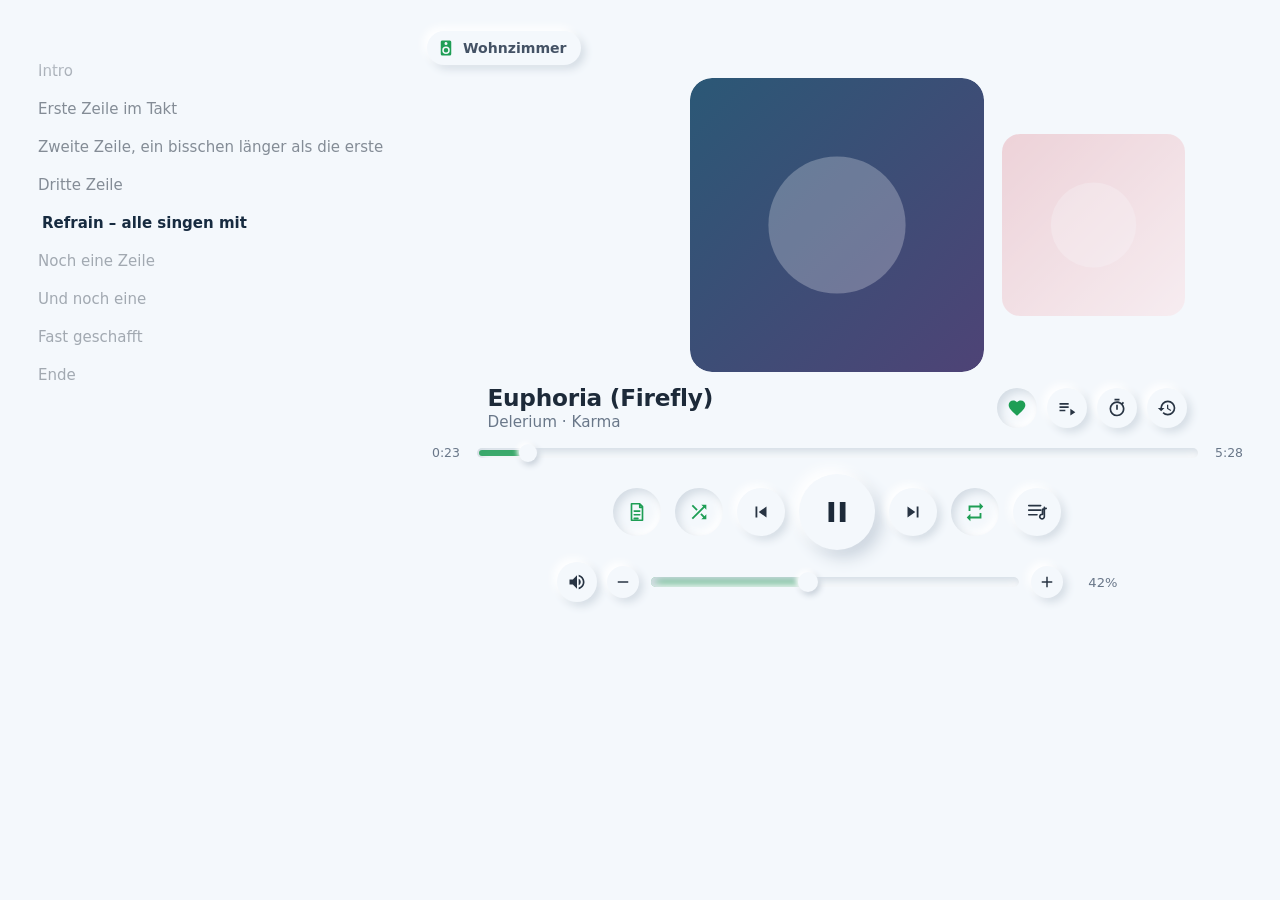
==== tests/card_harness.html @ 7f6a6ecc "1.2.0: HOMEii-style player card and card services (search, queue, like, sleep timer) Co-Authored-By:" ====
<!doctype html>
<html lang="de">
<head>
<meta charset="utf-8">
<meta name="viewport" content="width=device-width, initial-scale=1">
<title>Spotify Flex Flow – Testseite</title>
<style>
  body { margin: 0; padding: 16px; background: #f4f8fc; font-family: Roboto, "Segoe UI", system-ui, sans-serif; }
  #wrap { max-width: 100%; }
</style>
</head>
<body>
<div id="wrap"></div>
<script type="module">
  // Testbilder ohne Netz
  const cover = (a, b) => "data:image/svg+xml;utf8," + encodeURIComponent(
    `<svg xmlns="http://www.w3.org/2000/svg" width="300" height="300"><defs><linearGradient id="g" x1="0" y1="0" x2="1" y2="1"><stop offset="0" stop-color="${a}"/><stop offset="1" stop-color="${b}"/></linearGradient></defs><rect width="300" height="300" fill="url(#g)"/><circle cx="150" cy="150" r="70" fill="rgba(255,255,255,.25)"/></svg>`);
  window.__covers = { now: cover("#2b5876", "#4e4376"), next: cover("#ee9ca7", "#ffdde1"), p1: cover("#11998e", "#38ef7d"), p2: cover("#fc5c7d", "#6a82fb") };
  const lrc = ["[00:00.00]Intro", "[00:05.00]Erste Zeile im Takt", "[00:10.00]Zweite Zeile, ein bisschen länger als die erste", "[00:15.00]Dritte Zeile", "[00:20.00]Refrain – alle singen mit", "[00:25.00]Noch eine Zeile", "[00:30.00]Und noch eine", "[00:35.00]Fast geschafft", "[00:40.00]Ende"].join("\n");
  const realFetch = window.fetch;
  window.fetch = async (url, opts) => {
    if (String(url).includes("lrclib.net")) {
      return new Response(JSON.stringify({ syncedLyrics: lrc, plainLyrics: "" }), { status: 200, headers: { "content-type": "application/json" } });
    }
    return realFetch(url, opts);
  };
  const now = new Date(Date.now() - 1000).toISOString();
  const params = new URLSearchParams(location.search);
  const states = {
    "media_player.spotify_flex_player": { entity_id: "media_player.spotify_flex_player", state: params.get("state") || "playing", attributes: {
      friendly_name: "Spotify Flex Player", media_title: "Euphoria (Firefly)", media_artist: "Delerium", media_album_name: "Karma",
      media_content_id: "spotify:track:T1", media_duration: 328, media_position: 21, media_position_updated_at: now,
      entity_picture: window.__covers.now, volume_level: 0.42, shuffle: true, repeat: "all", source: "Wohnzimmer",
      speakers: ["HomePod Links", "HomePod Rechts"], sleep_timer_ends: params.has("timer") ? new Date(Date.now() + 1500000).toISOString() : null } },
    "media_player.homepod_links_spotify_flex": { entity_id: "media_player.homepod_links_spotify_flex", state: "playing", attributes: { friendly_name: "HomePod Links Spotify Flex", volume_level: 0.5 } },
    "media_player.homepod_rechts_spotify_flex": { entity_id: "media_player.homepod_rechts_spotify_flex", state: "playing", attributes: { friendly_name: "HomePod Rechts Spotify Flex", volume_level: 0.48 } },
    "media_player.badezimmer_spotify_flex": { entity_id: "media_player.badezimmer_spotify_flex", state: "off", attributes: { friendly_name: "Badezimmer Spotify Flex", volume_level: 0.3 } },
    "media_player.kinderzimmer_spotify_flex": { entity_id: "media_player.kinderzimmer_spotify_flex", state: "off", attributes: { friendly_name: "Kinderzimmer Spotify Flex", volume_level: 0.3 } },
    "select.spotify_flex_lautsprecher_gruppe": { entity_id: "select.spotify_flex_lautsprecher_gruppe", state: "Wohnzimmer", attributes: { options: ["Aus", "Wohnzimmer", "Überall"] } },
    "media_player.wohnzimmer_4": { entity_id: "media_player.wohnzimmer_4", state: "idle", attributes: { friendly_name: "Wohnzimmer MA" } },
  };
  const entities = {};
  for (const id of Object.keys(states)) if (id.includes("spotify_flex")) entities[id] = { entity_id: id, platform: "spotify_flex_app" };
  window.__calls = [];
  const browse = {
    "flex:node:playlists@0": [
      { title: "Fabian", media_class: "playlist", media_content_id: "flex:node:playlist:P1@0#spotify:playlist:P1", can_play: true, can_expand: true, thumbnail: window.__covers.p1 },
      { title: "Sport", media_class: "playlist", media_content_id: "flex:node:playlist:P2@0#spotify:playlist:P2", can_play: true, can_expand: true, thumbnail: window.__covers.p2 },
      { title: "Chill am Abend mit einem sehr langen Namen", media_class: "playlist", media_content_id: "flex:node:playlist:P3@0#spotify:playlist:P3", can_play: true, can_expand: true, thumbnail: null },
      { title: "Mehr …", media_class: "directory", media_content_id: "flex:node:playlists@50", can_play: false, can_expand: true },
    ],
    "flex:node:playlist:P1@0#spotify:playlist:P1": [
      { title: "Euphoria (Firefly)", media_class: "track", media_content_id: "spotify:track:T1|spotify:playlist:P1", can_play: true, can_expand: false, thumbnail: window.__covers.now },
      { title: "Silence", media_class: "track", media_content_id: "spotify:track:T2|spotify:playlist:P1", can_play: true, can_expand: false, thumbnail: window.__covers.next },
    ],
  };
  const hass = {
    states, entities, language: "de",
    hassUrl: (p) => p,
    callService: async (domain, service, data) => { window.__calls.push([domain, service, data]); },
    callWS: async (msg) => {
      window.__calls.push(["ws", msg.type, msg]);
      if (msg.type === "media_player/browse_media") return { title: "x", children: browse[msg.media_content_id] || [] };
      if (msg.type === "call_service") {
        const s = msg.service;
        if (s === "queue") return { response: { current: { title: "Euphoria (Firefly)", subtitle: "Delerium", image: window.__covers.now, type: "track", uri: "spotify:track:T1" },
          items: [{ title: "Silence", subtitle: "Delerium · Sarah McLachlan", image: window.__covers.next, type: "track", uri: "spotify:track:T2", play_id: "spotify:track:T2" },
                  { title: "Innocente", subtitle: "Delerium", image: null, type: "track", uri: "spotify:track:T3", play_id: "spotify:track:T3" }] } };
        if (s === "like") return { response: { uri: "spotify:track:T1", liked: true } };
        if (s === "search") return { response: { groups: [{ type: "track", items: [{ title: "Euphoria", subtitle: "Delerium", image: window.__covers.now, type: "track", uri: "spotify:track:T1", play_id: "spotify:track:T1" }] },
          { type: "artist", items: [{ title: "Delerium", subtitle: "", image: window.__covers.p2, type: "artist", uri: "spotify:artist:A1", browse_id: "flex:node:artist:A1@0", play_id: "flex:node:artist:A1@0#spotify:artist:A1" }] }] } };
        if (s === "sleep_timer") return { response: { ends_at: null } };
      }
      return {};
    },
  };
  window.__hass = hass;
  await import("../spotify_flex/rootfs/opt/flex/integration/spotify_flex_app/www/spotify-flex-flow-card.js");
  const card = document.createElement("spotify-flex-flow-card");
  card.setConfig({ entity: "media_player.spotify_flex_player", height: Number(params.get("h") || 600) });
  document.getElementById("wrap").append(card);
  card.hass = hass;
  window.__card = card;
</script>
</body>
</html>
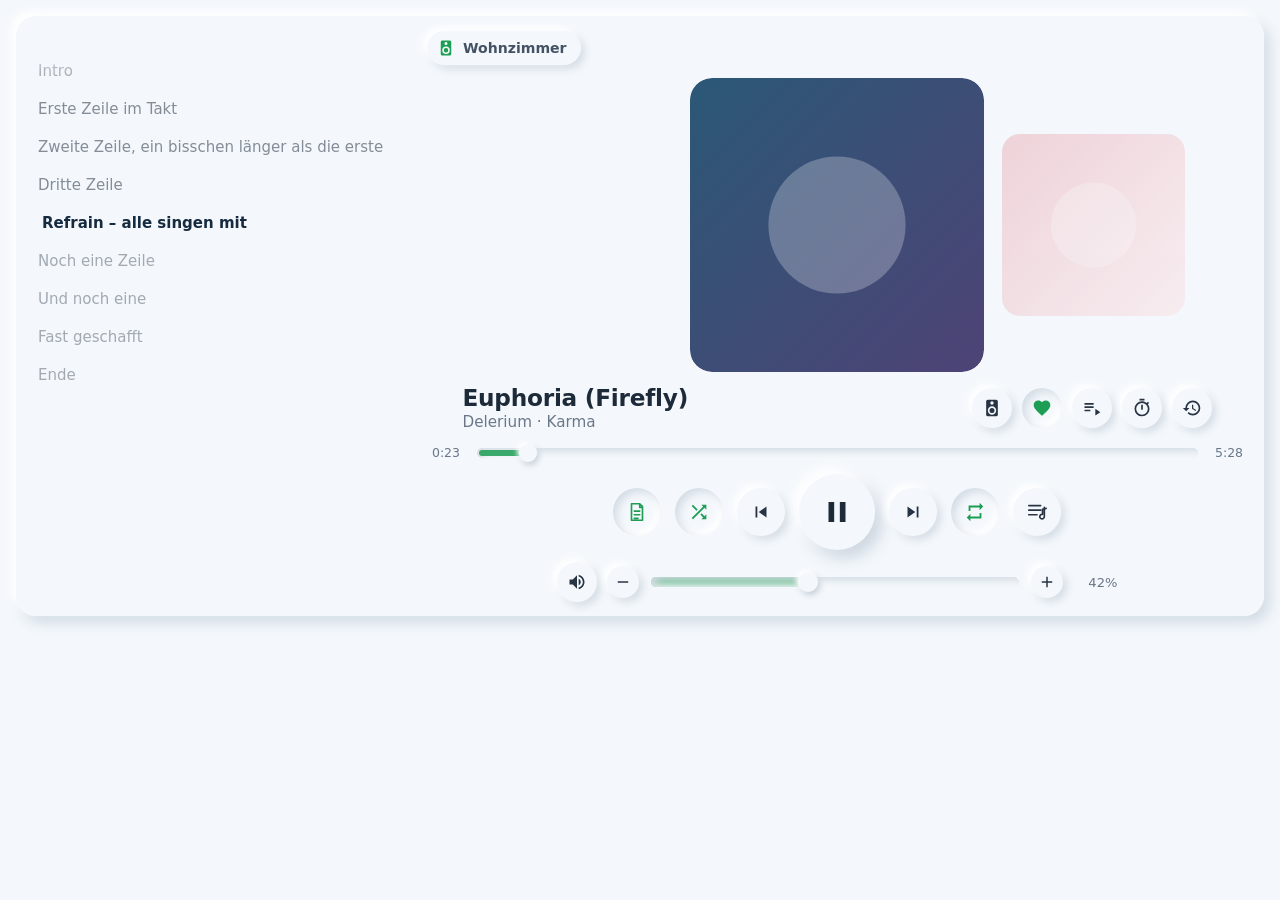
==== commit f41b87ef: "1.2.1: speaker/group button, only-here, card shadow Co-Authored-By: Claude Opus 5.5 <noreply@anthrop" ====
--- a/tests/card_harness.html
+++ b/tests/card_harness.html
@@ -31,7 +31,9 @@
       friendly_name: "Spotify Flex Player", media_title: "Euphoria (Firefly)", media_artist: "Delerium", media_album_name: "Karma",
       media_content_id: "spotify:track:T1", media_duration: 328, media_position: 21, media_position_updated_at: now,
       entity_picture: window.__covers.now, volume_level: 0.42, shuffle: true, repeat: "all", source: "Wohnzimmer",
-      speakers: ["HomePod Links", "HomePod Rechts"], sleep_timer_ends: params.has("timer") ? new Date(Date.now() + 1500000).toISOString() : null } },
+      speakers: ["HomePod Links", "HomePod Rechts"],
+      speaker_entities: ["media_player.homepod_links_spotify_flex", "media_player.homepod_rechts_spotify_flex", "media_player.badezimmer_spotify_flex", "media_player.kinderzimmer_spotify_flex"],
+      group_entity: "select.spotify_flex_lautsprecher_gruppe", sleep_timer_ends: params.has("timer") ? new Date(Date.now() + 1500000).toISOString() : null } },
     "media_player.homepod_links_spotify_flex": { entity_id: "media_player.homepod_links_spotify_flex", state: "playing", attributes: { friendly_name: "HomePod Links Spotify Flex", volume_level: 0.5 } },
     "media_player.homepod_rechts_spotify_flex": { entity_id: "media_player.homepod_rechts_spotify_flex", state: "playing", attributes: { friendly_name: "HomePod Rechts Spotify Flex", volume_level: 0.48 } },
     "media_player.badezimmer_spotify_flex": { entity_id: "media_player.badezimmer_spotify_flex", state: "off", attributes: { friendly_name: "Badezimmer Spotify Flex", volume_level: 0.3 } },
@@ -39,8 +41,7 @@
     "select.spotify_flex_lautsprecher_gruppe": { entity_id: "select.spotify_flex_lautsprecher_gruppe", state: "Wohnzimmer", attributes: { options: ["Aus", "Wohnzimmer", "Überall"] } },
     "media_player.wohnzimmer_4": { entity_id: "media_player.wohnzimmer_4", state: "idle", attributes: { friendly_name: "Wohnzimmer MA" } },
   };
-  const entities = {};
-  for (const id of Object.keys(states)) if (id.includes("spotify_flex")) entities[id] = { entity_id: id, platform: "spotify_flex_app" };
+  const entities = {}; // absichtlich leer: die Kachel muss ohne Entitätsregister auskommen
   window.__calls = [];
   const browse = {
     "flex:node:playlists@0": [
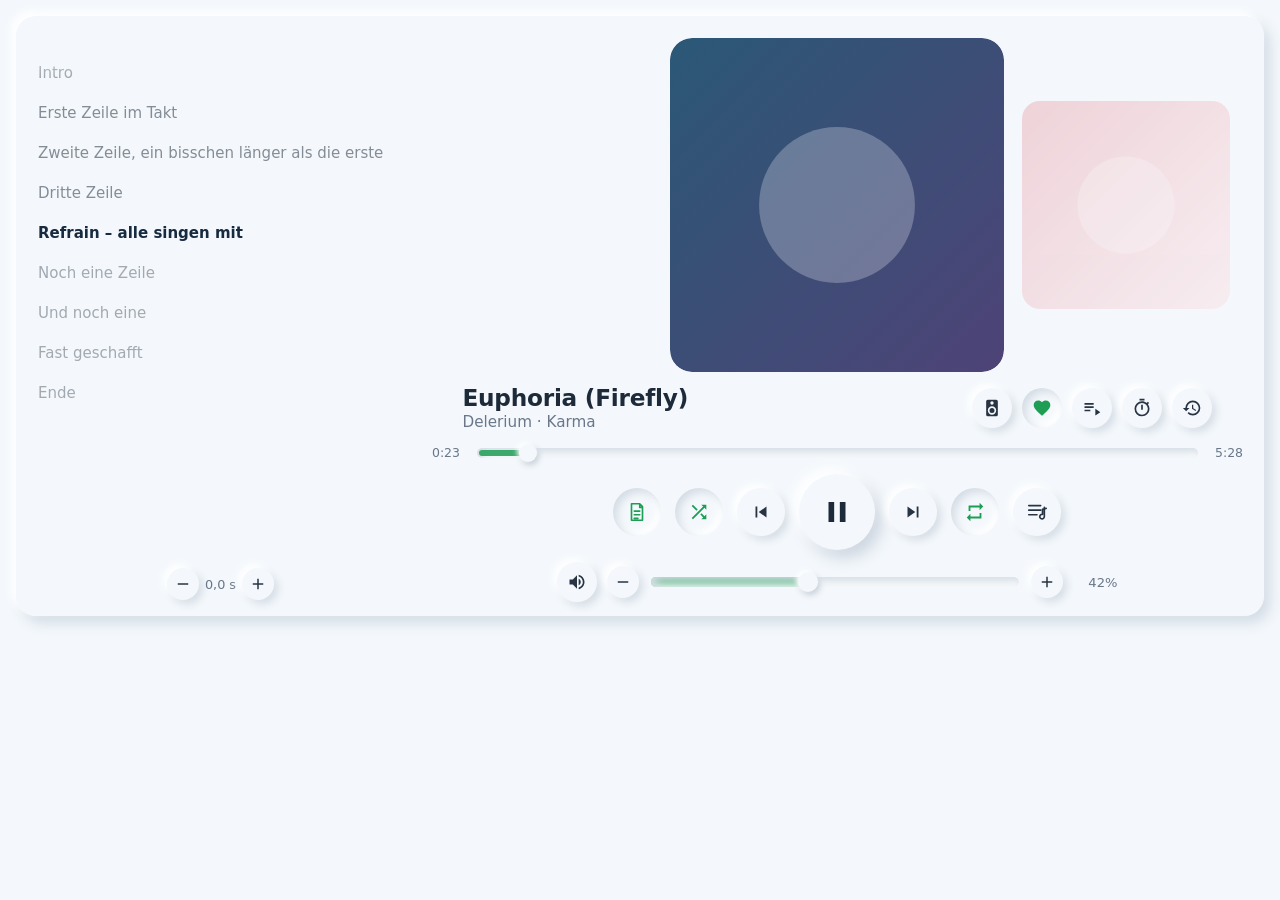
==== commit cb5425c6: "1.5.0: search and save public playlists in the player Co-Authored-By: Claude Opus 5.5 <noreply@anthr" ====
--- a/tests/card_harness.html
+++ b/tests/card_harness.html
@@ -68,6 +68,9 @@
           items: [{ title: "Silence", subtitle: "Delerium · Sarah McLachlan", image: window.__covers.next, type: "track", uri: "spotify:track:T2", play_id: "spotify:track:T2" },
                   { title: "Innocente", subtitle: "Delerium", image: null, type: "track", uri: "spotify:track:T3", play_id: "spotify:track:T3" }] } };
         if (s === "like") return { response: { uri: "spotify:track:T1", liked: true } };
+        if (s === "search" && (msg.service_data.types || []).join() === "playlist") return { response: { groups: [{ type: "playlist", items: [
+          { title: "Dark Wave Classics", subtitle: "von Spotify", image: window.__covers.p2, type: "playlist", uri: "spotify:playlist:PUB1", browse_id: "flex:node:playlist:PUB1@0", play_id: "flex:node:playlist:PUB1@0#spotify:playlist:PUB1" },
+          { title: "Synthpop 80s", subtitle: "von Fan", image: window.__covers.p1, type: "playlist", uri: "spotify:playlist:PUB2", browse_id: "flex:node:playlist:PUB2@0", play_id: "flex:node:playlist:PUB2@0#spotify:playlist:PUB2" }] }] } };
         if (s === "search") return { response: { groups: [{ type: "track", items: [{ title: "Euphoria", subtitle: "Delerium", image: window.__covers.now, type: "track", uri: "spotify:track:T1", play_id: "spotify:track:T1" }] },
           { type: "artist", items: [{ title: "Delerium", subtitle: "", image: window.__covers.p2, type: "artist", uri: "spotify:artist:A1", browse_id: "flex:node:artist:A1@0", play_id: "flex:node:artist:A1@0#spotify:artist:A1" }] }] } };
         if (s === "sleep_timer") return { response: { ends_at: null } };
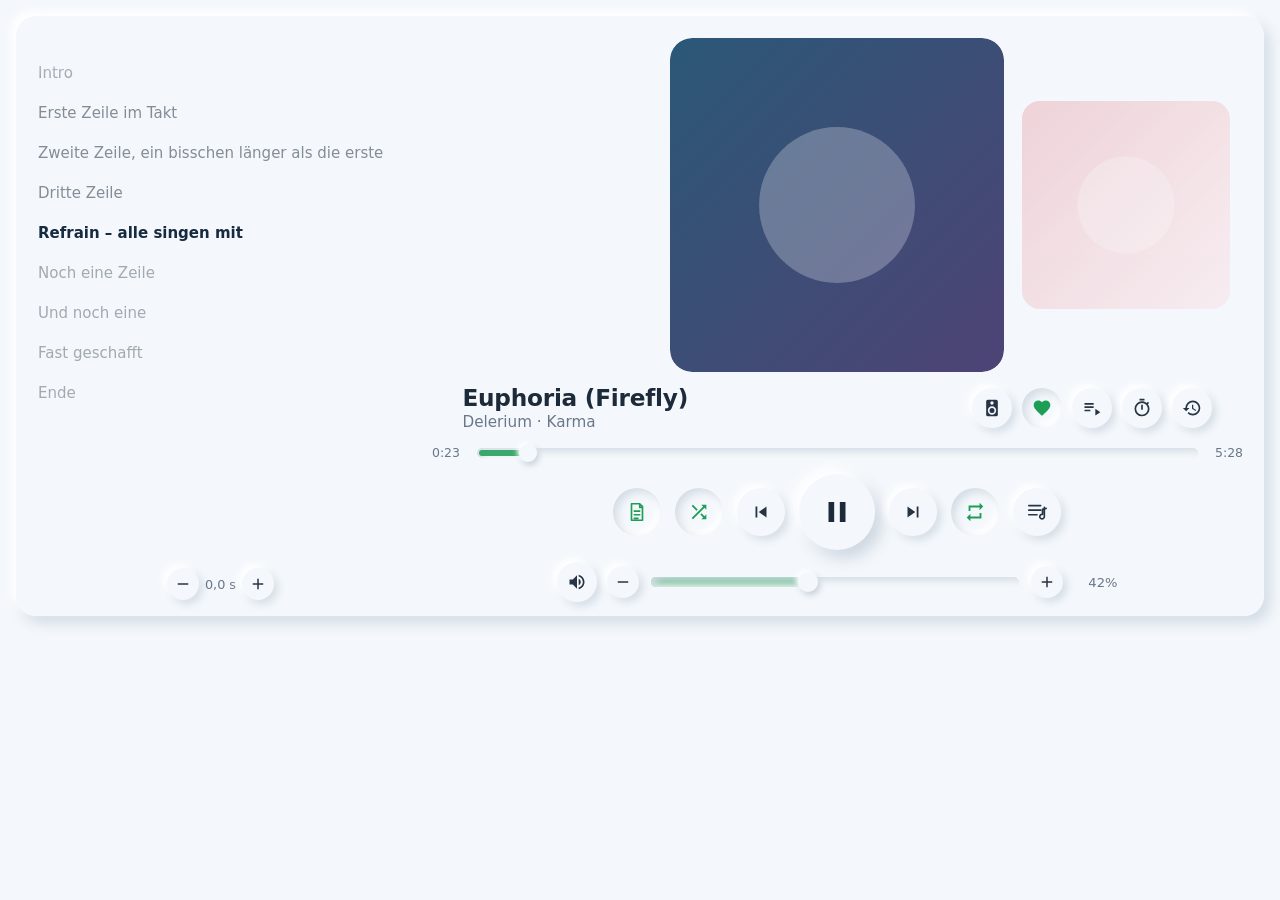
==== commit bfa0e59a: "1.5.2: retry lyrics lookup after track change Co-Authored-By: Claude Opus 5.5 <noreply@anthropic.com" ====
--- a/tests/card_harness.html
+++ b/tests/card_harness.html
@@ -19,8 +19,9 @@
   const lrc = ["[00:00.00]Intro", "[00:05.00]Erste Zeile im Takt", "[00:10.00]Zweite Zeile, ein bisschen länger als die erste", "[00:15.00]Dritte Zeile", "[00:20.00]Refrain – alle singen mit", "[00:25.00]Noch eine Zeile", "[00:30.00]Und noch eine", "[00:35.00]Fast geschafft", "[00:40.00]Ende"].join("\n");
   const realFetch = window.fetch;
   window.fetch = async (url, opts) => {
-    if (String(url).includes("lrclib.net")) {
-      return new Response(JSON.stringify({ syncedLyrics: lrc, plainLyrics: "" }), { status: 200, headers: { "content-type": "application/json" } });
+    if (String(url).includes("lrclib.net")) { window.__lrc = (window.__lrc || 0) + 1;
+      if (window.__lrcHook && !window.__lrcHook(String(url))) return new Response("", { status: 404 });
+      return new Response(JSON.stringify({ syncedLyrics: window.__longLrc || lrc, plainLyrics: "" }), { status: 200, headers: { "content-type": "application/json" } });
     }
     return realFetch(url, opts);
   };
@@ -29,7 +30,7 @@
   const states = {
     "media_player.spotify_flex_player": { entity_id: "media_player.spotify_flex_player", state: params.get("state") || "playing", attributes: {
       friendly_name: "Spotify Flex Player", media_title: "Euphoria (Firefly)", media_artist: "Delerium", media_album_name: "Karma",
-      media_content_id: "spotify:track:T1", media_duration: 328, media_position: 21, media_position_updated_at: now,
+      media_content_id: "spotify:track:T1", media_duration: 328, media_position: Number(params.get("pos") || 21), media_position_updated_at: now,
       entity_picture: window.__covers.now, volume_level: 0.42, shuffle: true, repeat: "all", source: "Wohnzimmer",
       speakers: ["HomePod Links", "HomePod Rechts"],
       speaker_entities: ["media_player.homepod_links_spotify_flex", "media_player.homepod_rechts_spotify_flex", "media_player.badezimmer_spotify_flex", "media_player.kinderzimmer_spotify_flex"],
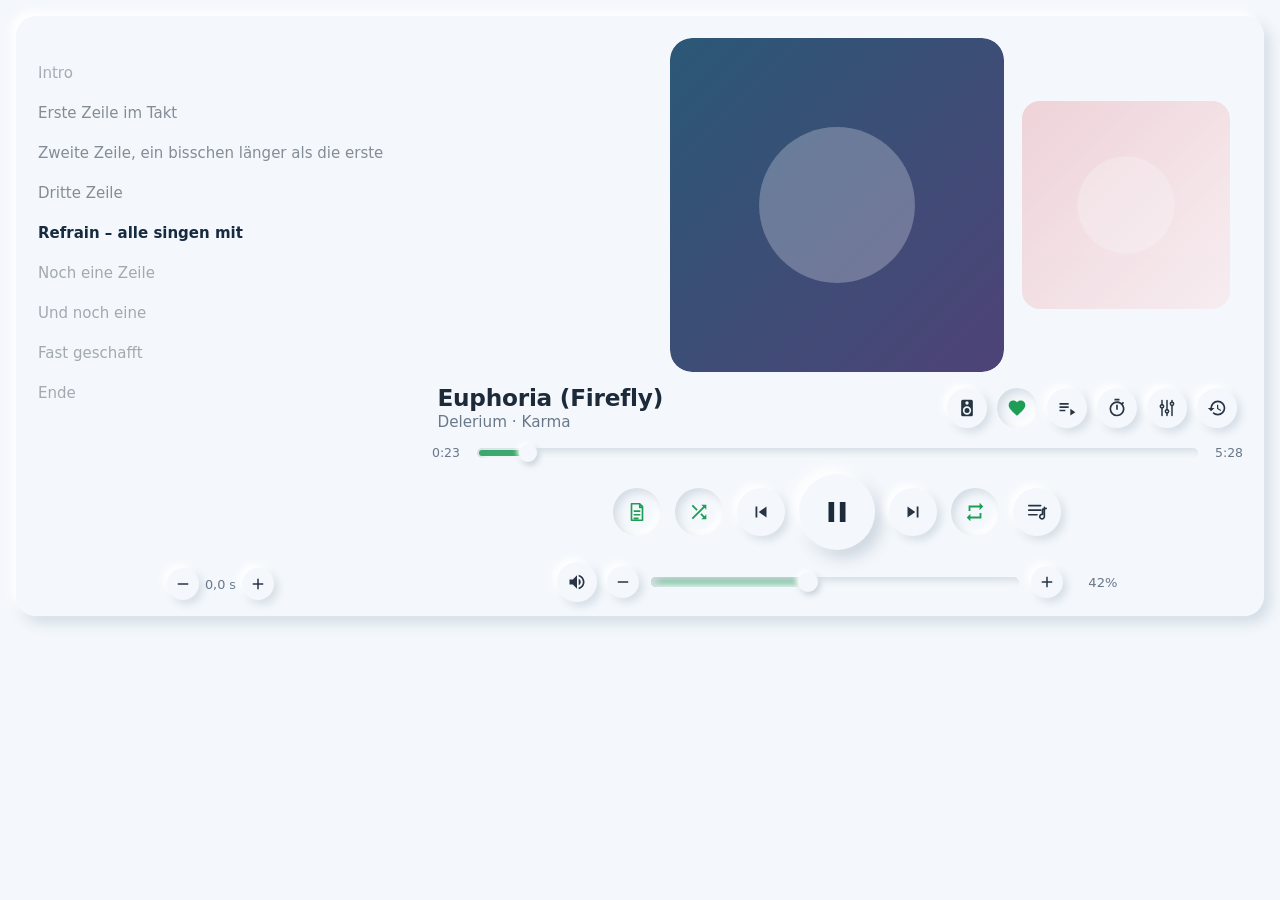
==== commit c258095f: "Equalizer-Button in der Player-Kachel, Dienst spotify_flex_app.equalizer (1.7.1) Co-Authored-By: Cla" ====
--- a/tests/card_harness.html
+++ b/tests/card_harness.html
@@ -57,7 +57,7 @@
     ],
   };
   const hass = {
-    states, entities, language: "de",
+    states, entities, language: "de", services: { spotify_flex_app: { equalizer: {} } },
     hassUrl: (p) => p,
     callService: async (domain, service, data) => { window.__calls.push([domain, service, data]); },
     callWS: async (msg) => {
@@ -75,6 +75,18 @@
         if (s === "search") return { response: { groups: [{ type: "track", items: [{ title: "Euphoria", subtitle: "Delerium", image: window.__covers.now, type: "track", uri: "spotify:track:T1", play_id: "spotify:track:T1" }] },
           { type: "artist", items: [{ title: "Delerium", subtitle: "", image: window.__covers.p2, type: "artist", uri: "spotify:artist:A1", browse_id: "flex:node:artist:A1@0", play_id: "flex:node:artist:A1@0#spotify:artist:A1" }] }] } };
         if (s === "sleep_timer") return { response: { ends_at: null } };
+        if (s === "equalizer") {
+          const presets = [["flat", "Flach", [0, 0, 0, 0, 0, 0]], ["acoustic", "Akustik", [3, 2.5, 0.5, 1, 2, 2.5]], ["bass_boost", "Bass-Booster", [6, 4, 1, 0, 0, 0]],
+            ["classical", "Klassik", [3, 2, -1, 0, 2, 3.5]], ["pop", "Pop", [-1, 1, 3.5, 3, 1, -1]], ["rock", "Rock", [4.5, 3, -1, -0.5, 2, 4]],
+            ["small_speakers", "Kleine Lautsprecher", [5, 4, 2, 0, -1, -3]], ["vocal", "Gesangs-Booster", [-2, -2, 1.5, 3.5, 3, 0]]]
+            .map(([id, name, gains]) => ({ id, name, gains }));
+          const eq = window.__eq = window.__eq || { enabled: false, preset: "flat", gains: [0, 0, 0, 0, 0, 0] };
+          const d = msg.service_data || {};
+          if (d.preset) { eq.preset = d.preset; eq.gains = presets.find((p) => p.id === d.preset).gains.slice(); eq.enabled = true; }
+          if (d.gains) { eq.gains = d.gains.slice(); const m = presets.find((p) => p.gains.join() === eq.gains.join()); eq.preset = m ? m.id : "custom"; }
+          if ("enabled" in d) eq.enabled = d.enabled;
+          return { response: { ...eq, gains: eq.gains.slice(), bands: [60, 150, 400, 1000, 2400, 15000], max: 12, presets } };
+        }
       }
       return {};
     },
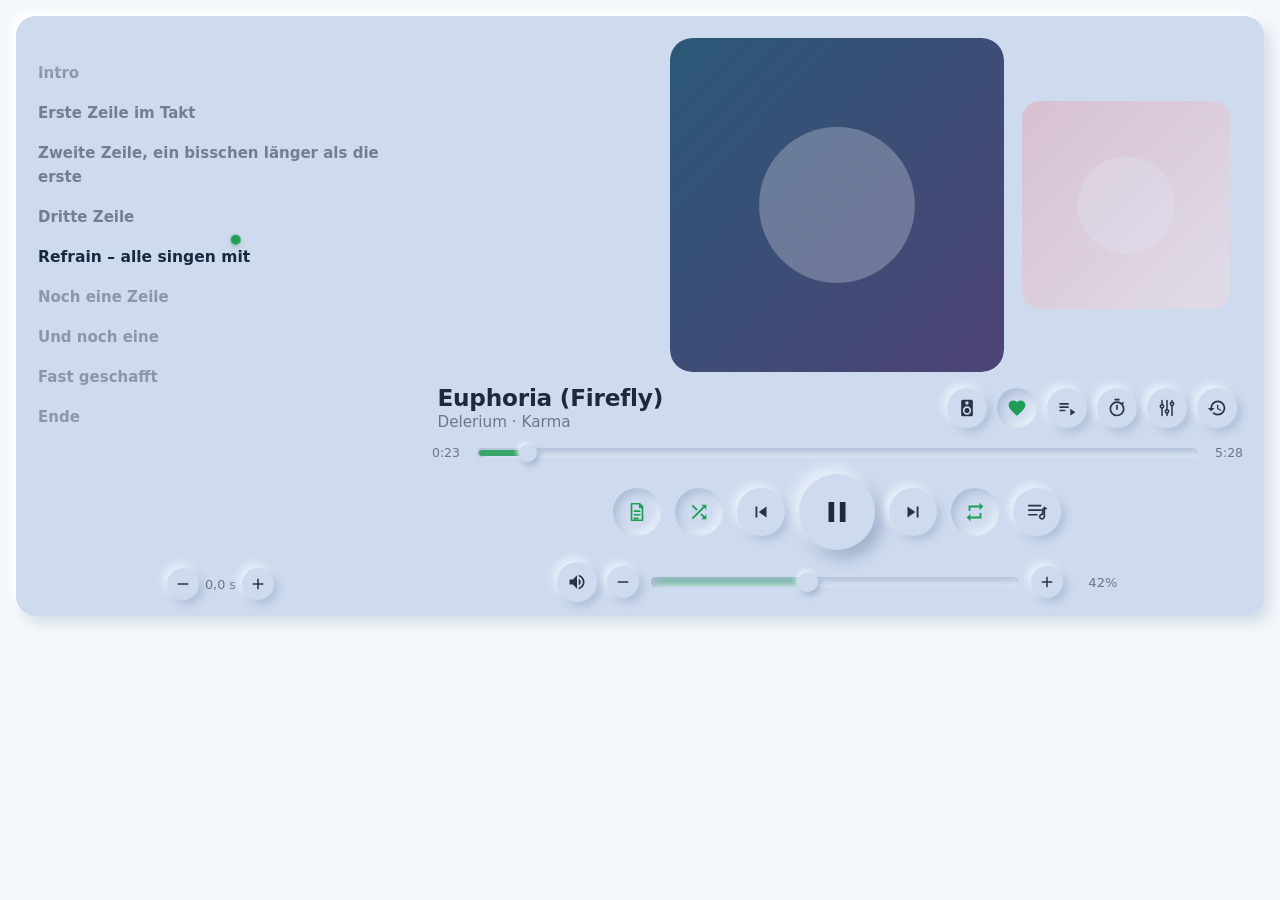
==== commit 54945a02: "Player: Hintergrund in der Farbe des Covers (1.7.5) Co-Authored-By: Claude Opus 5.5 <noreply@anthrop" ====
--- a/tests/card_harness.html
+++ b/tests/card_harness.html
@@ -16,6 +16,7 @@
   const cover = (a, b) => "data:image/svg+xml;utf8," + encodeURIComponent(
     `<svg xmlns="http://www.w3.org/2000/svg" width="300" height="300"><defs><linearGradient id="g" x1="0" y1="0" x2="1" y2="1"><stop offset="0" stop-color="${a}"/><stop offset="1" stop-color="${b}"/></linearGradient></defs><rect width="300" height="300" fill="url(#g)"/><circle cx="150" cy="150" r="70" fill="rgba(255,255,255,.25)"/></svg>`);
   window.__covers = { now: cover("#2b5876", "#4e4376"), next: cover("#ee9ca7", "#ffdde1"), p1: cover("#11998e", "#38ef7d"), p2: cover("#fc5c7d", "#6a82fb") };
+  if (window.__coverOverride !== undefined) window.__covers.now = window.__coverOverride;  // Test: echtes Cover oder null
   const lrc = ["[00:00.00]Intro", "[00:05.00]Erste Zeile im Takt", "[00:10.00]Zweite Zeile, ein bisschen länger als die erste", "[00:15.00]Dritte Zeile", "[00:20.00]Refrain – alle singen mit", "[00:25.00]Noch eine Zeile", "[00:30.00]Und noch eine", "[00:35.00]Fast geschafft", "[00:40.00]Ende"].join("\n");
   const realFetch = window.fetch;
   window.fetch = async (url, opts) => {
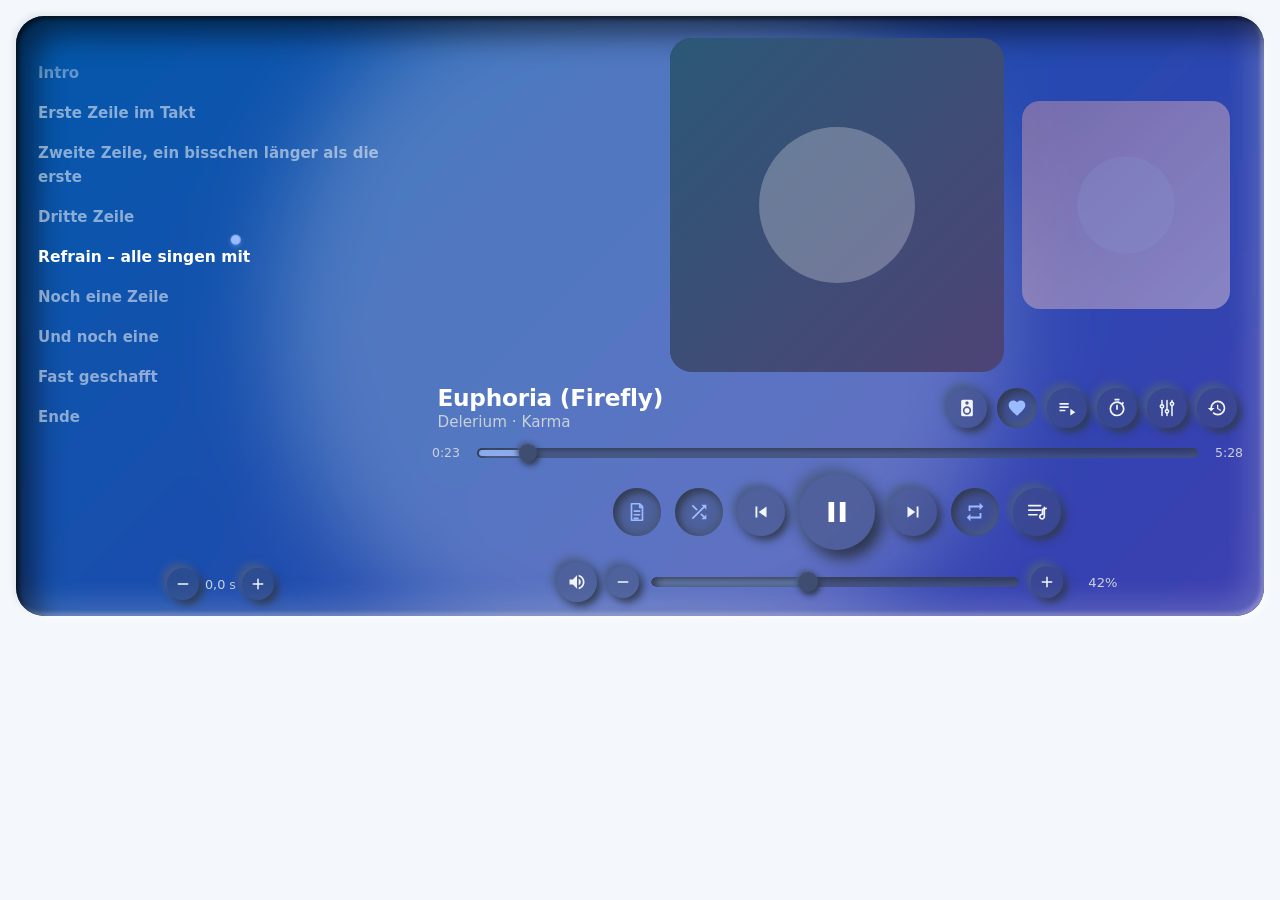
==== commit 1006b4be: "Player-Kachel 2.0.0: visueller Editor und Einstellungen (1.8.5) Co-Authored-By: Claude Opus 5.5 <nor" ====
--- a/tests/card_harness.html
+++ b/tests/card_harness.html
@@ -95,7 +95,7 @@
   window.__hass = hass;
   await import("../spotify_flex/rootfs/opt/flex/integration/spotify_flex_app/www/spotify-flex-flow-card.js");
   const card = document.createElement("spotify-flex-flow-card");
-  card.setConfig({ entity: "media_player.spotify_flex_player", height: Number(params.get("h") || 600) });
+  card.setConfig({ entity: "media_player.spotify_flex_player", height: Number(params.get("h") || 600), ...(window.__extraConfig || {}) });
   document.getElementById("wrap").append(card);
   card.hass = hass;
   window.__card = card;
